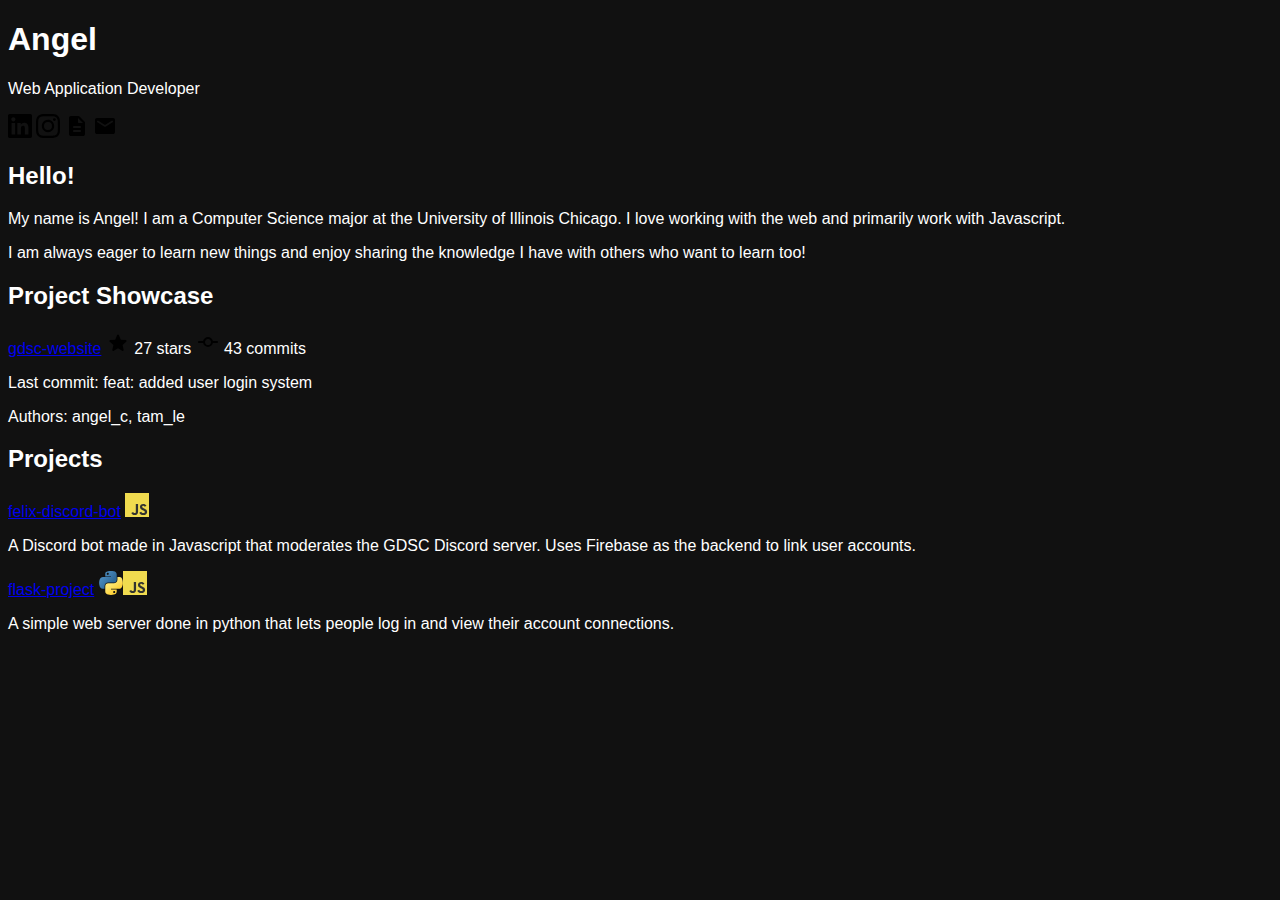
==== index.html @ a7a06c9b "html for the end of event 1" ====
<!DOCTYPE html>
<html lang="en">
  <head>
    <meta charset="UTF-8" />
    <meta name="viewport" content="width=device-width, initial-scale=1.0" />
    <title>Angel's Portfolio</title>
    <style>
      /* we'll work on page styles in the second event in the web dev crash course series */
      body {
        background-color: #111111;
        color: #ffffff;
        font-family: sans-serif;
      }
    </style>
  </head>
  <body>
    <aside>
      <!-- <img alt="Profile Picture" src="./assets/profile-picture-felix.png" /> -->
      <h1>Angel</h1>
      <p>Web Application Developer</p>
      <footer>
        <!-- add any links you'd like! some icons for different things can be found in the "assets" folder -->
        <a href="https://linkedin.com/"><img src="./assets/linkedin-in-logo.svg" alt="LinkedIn Page" /></a>
        <a href="https://instagram.com/"><img src="./assets/instagram-icon.svg" alt="Instagram Profile" /></a>
        <a href="./assets/resume.png"><img src="./assets/material-document-icon.svg" alt="Resume" /></a>
        <a href="mailto:me@example.com"><img src="./assets/material-mail-icon.svg" alt="Email Me!" /></a>
      </footer>
    </aside>

    <main>
      <section id="intro">
        <h2>Hello!</h2>
        <p>My name is Angel! I am a Computer Science major at the University of Illinois Chicago. I love working with the web and primarily work with Javascript.</p>
        <p>I am always eager to learn new things and enjoy sharing the knowledge I have with others who want to learn too!</p>
      </section>

      <section id="project-showcase">
        <h2>Project Showcase</h2>
        <p>
          <a href="https://github.com/gdscuic">gdsc-website</a> <span><img src="./assets/material-star-icon.svg" alt="GitHub Stars" /> 27 stars</span>
          <span><img src="./assets/material-commit-icon.svg" alt="Repo Commits" /> 43 commits</span>
        </p>
        <p>Last commit: feat: added user login system</p>
        <p>Authors: angel_c, tam_le</p>
      </section>

      <section id="projects">
        <h2>Projects</h2>
        <p><a href="./projects/gdsc-website.html">felix-discord-bot</a> <img src="./assets/javascript.svg" alt="Javascript" /></p>
        <p>A Discord bot made in Javascript that moderates the GDSC Discord server. Uses Firebase as the backend to link user accounts.</p>

        <p>
          <a href="./projects/gdsc-website.html">flask-project</a> <img src="./assets/python-icon.svg" alt="Python" /><img
            src="./assets/javascript.svg"
            alt="Javascript"
          />
        </p>
        <p>A simple web server done in python that lets people log in and view their account connections.</p>
      </section>
    </main>
  </body>
</html>
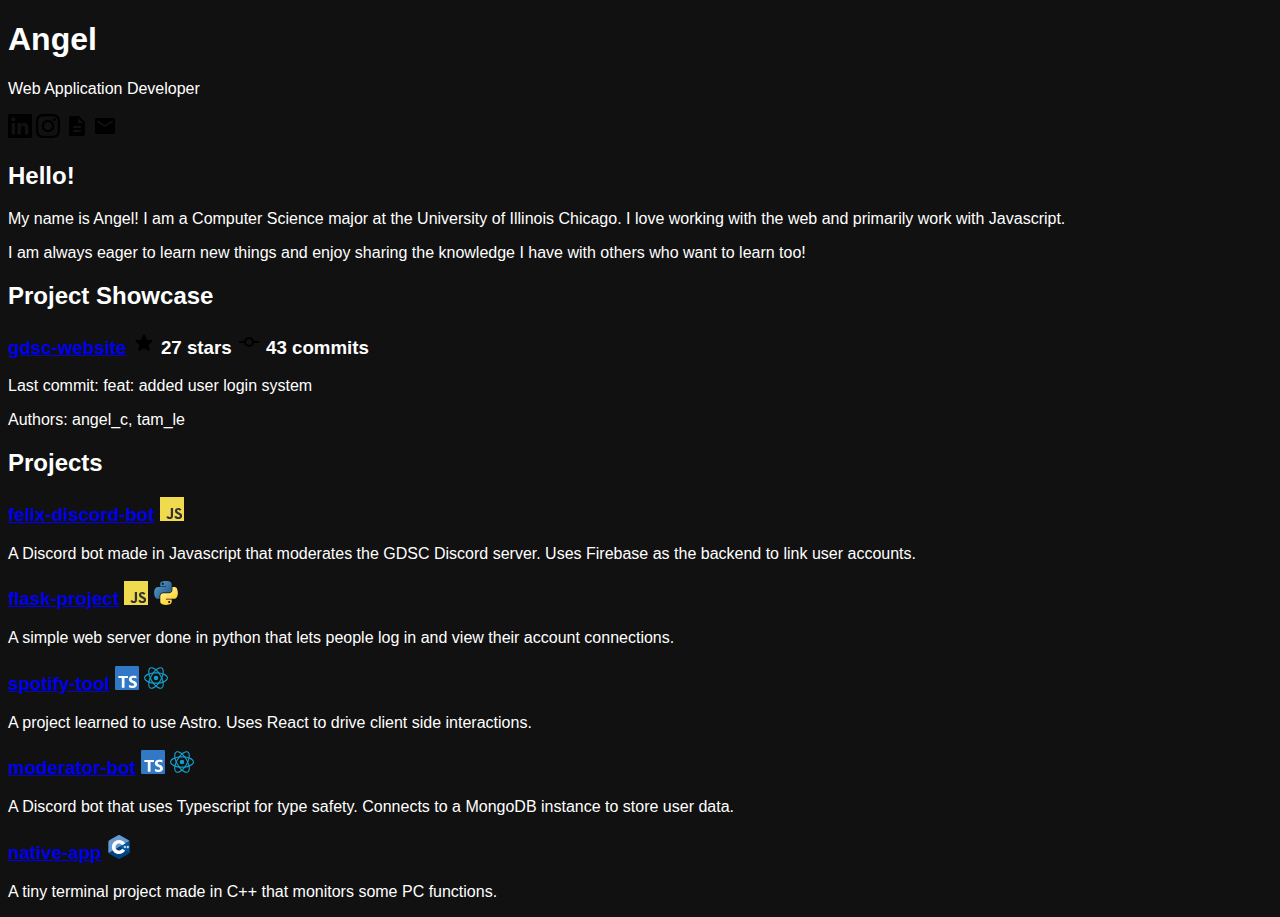
==== commit 01908a94: "a few changes for the css event" ====
--- a/index.html
+++ b/index.html
@@ -36,26 +36,39 @@
 
       <section id="project-showcase">
         <h2>Project Showcase</h2>
-        <p>
+        <h3>
           <a href="https://github.com/gdscuic">gdsc-website</a> <span><img src="./assets/material-star-icon.svg" alt="GitHub Stars" /> 27 stars</span>
           <span><img src="./assets/material-commit-icon.svg" alt="Repo Commits" /> 43 commits</span>
-        </p>
+        </h3>
         <p>Last commit: feat: added user login system</p>
         <p>Authors: angel_c, tam_le</p>
       </section>
 
       <section id="projects">
         <h2>Projects</h2>
-        <p><a href="./projects/gdsc-website.html">felix-discord-bot</a> <img src="./assets/javascript.svg" alt="Javascript" /></p>
+        <h3 class="link-icon-group"><a href="./projects/gdsc-website.html">felix-discord-bot</a> <img src="./assets/javascript.svg" alt="Javascript" /></h3>
         <p>A Discord bot made in Javascript that moderates the GDSC Discord server. Uses Firebase as the backend to link user accounts.</p>
 
-        <p>
-          <a href="./projects/gdsc-website.html">flask-project</a> <img src="./assets/python-icon.svg" alt="Python" /><img
-            src="./assets/javascript.svg"
-            alt="Javascript"
-          />
-        </p>
+        <h3 class="link-icon-group">
+          <a href="./projects/gdsc-website.html">flask-project</a> <img src="./assets/javascript.svg" alt="Javascript" />
+          <img src="./assets/python-icon.svg" alt="Python" />
+        </h3>
         <p>A simple web server done in python that lets people log in and view their account connections.</p>
+
+        <h3 class="link-icon-group">
+          <a href="./projects/gdsc-website.html">spotify-tool</a> <img src="./assets/typescript-logo.svg" alt="Typescript" />
+          <img src="./assets/reactjs.svg" alt="React" />
+        </h3>
+        <p>A project learned to use Astro. Uses React to drive client side interactions.</p>
+
+        <h3 class="link-icon-group">
+          <a href="./projects/gdsc-website.html">moderator-bot</a> <img src="./assets/typescript-logo.svg" alt="Typescript" />
+          <img src="./assets/reactjs.svg" alt="React" />
+        </h3>
+        <p>A Discord bot that uses Typescript for type safety. Connects to a MongoDB instance to store user data.</p>
+
+        <h3 class="link-icon-group"><a href="./projects/gdsc-website.html">native-app</a> <img src="./assets/cpp-logo.svg" alt="C++" /></h3>
+        <p>A tiny terminal project made in C++ that monitors some PC functions.</p>
       </section>
     </main>
   </body>
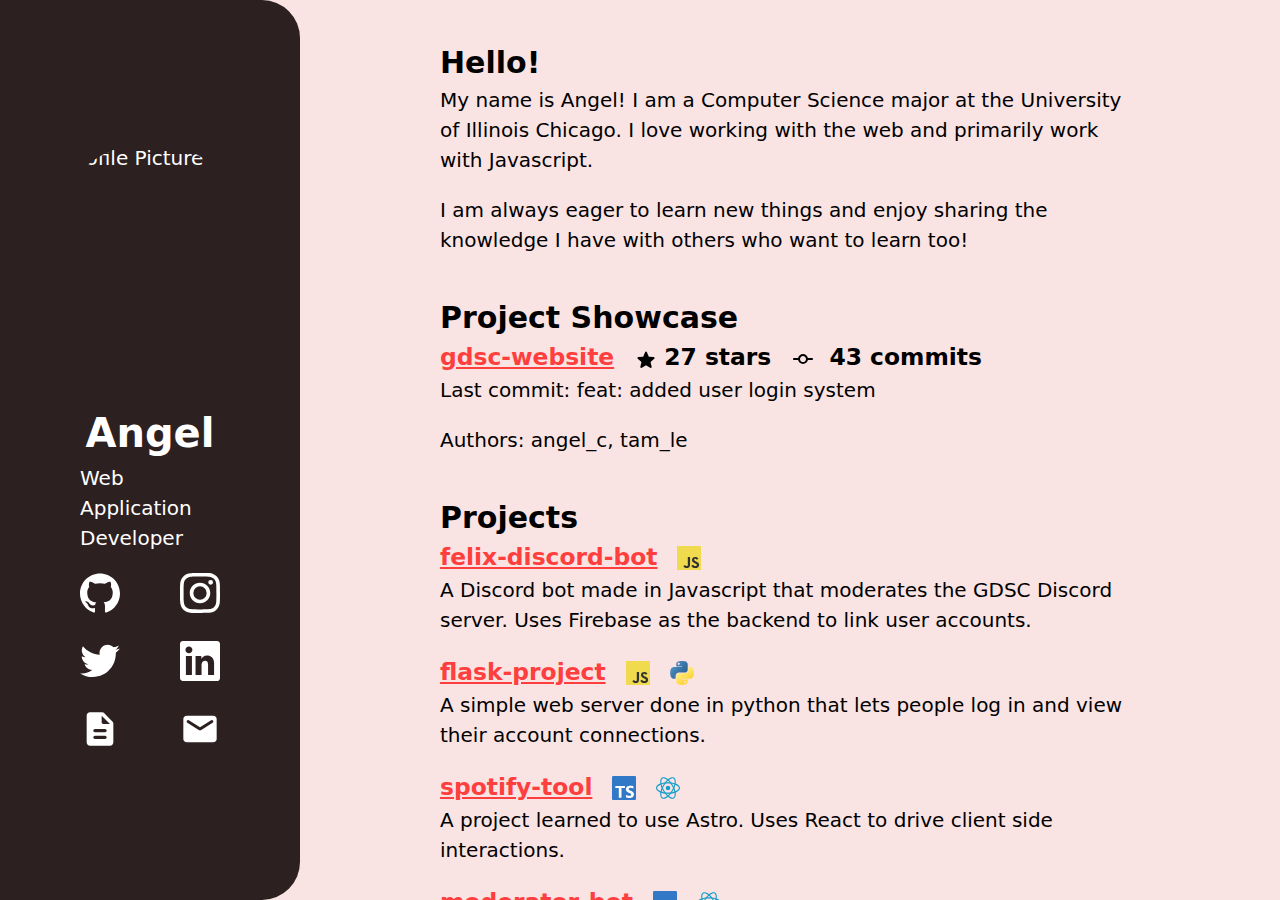
==== commit 3f2a1180: "end of css event" ====
--- a/index.html
+++ b/index.html
@@ -4,24 +4,19 @@
     <meta charset="UTF-8" />
     <meta name="viewport" content="width=device-width, initial-scale=1.0" />
     <title>Angel's Portfolio</title>
-    <style>
-      /* we'll work on page styles in the second event in the web dev crash course series */
-      body {
-        background-color: #111111;
-        color: #ffffff;
-        font-family: sans-serif;
-      }
-    </style>
+    <link rel="stylesheet" href="./styles.css" />
   </head>
   <body>
     <aside>
-      <!-- <img alt="Profile Picture" src="./assets/profile-picture-felix.png" /> -->
+      <img alt="Profile Picture" src="./assets/profile-picture-felix.png" id="profile-picture" />
       <h1>Angel</h1>
       <p>Web Application Developer</p>
       <footer>
         <!-- add any links you'd like! some icons for different things can be found in the "assets" folder -->
+        <a href="https://github.com/"><img src="./assets/github-smallmark.svg" alt="GitHub Profile" /></a>
+        <a href="https://instagram.com/"><img src="./assets/instagram-icon.svg" alt="Instagram Profile" /></a>
+        <a href="https://twitter.com/"><img src="./assets/twitter-logo.svg" alt="Twitter Profile" /></a>
         <a href="https://linkedin.com/"><img src="./assets/linkedin-in-logo.svg" alt="LinkedIn Page" /></a>
-        <a href="https://instagram.com/"><img src="./assets/instagram-icon.svg" alt="Instagram Profile" /></a>
         <a href="./assets/resume.png"><img src="./assets/material-document-icon.svg" alt="Resume" /></a>
         <a href="mailto:me@example.com"><img src="./assets/material-mail-icon.svg" alt="Email Me!" /></a>
       </footer>
@@ -36,9 +31,10 @@
 
       <section id="project-showcase">
         <h2>Project Showcase</h2>
-        <h3>
-          <a href="https://github.com/gdscuic">gdsc-website</a> <span><img src="./assets/material-star-icon.svg" alt="GitHub Stars" /> 27 stars</span>
-          <span><img src="./assets/material-commit-icon.svg" alt="Repo Commits" /> 43 commits</span>
+        <h3 class="link-icon-group">
+          <a href="https://github.com/gdscuic">gdsc-website</a>
+          <span><img src="./assets/material-star-icon.svg" alt="GitHub Stars" /><span>27 stars</span></span>
+          <span><img src="./assets/material-commit-icon.svg" alt="Repo Commits" /> <span>43 commits</span></span>
         </h3>
         <p>Last commit: feat: added user login system</p>
         <p>Authors: angel_c, tam_le</p>
--- a/styles.css
+++ b/styles.css
@@ -0,0 +1,159 @@
+/* edit these styles to your liking! improve upon it and make it your own */
+*,
+*::after,
+*::before {
+  box-sizing: border-box;
+}
+
+:root {
+  --padding-x: 4rem;
+  --padding-y: 2rem;
+}
+
+html {
+  font-size: 20px;
+  line-height: 1.5;
+  scroll-behavior: smooth;
+}
+
+html,
+body {
+  background-color: #fae3e3;
+  padding: 0;
+  margin: 0;
+  font-family: system-ui, -apple-system, BlinkMacSystemFont, "Segoe UI", Roboto, Oxygen, Ubuntu, Cantarell, "Open Sans", "Helvetica Neue", sans-serif;
+
+  height: 100%;
+  width: 100%;
+  overflow: hidden;
+}
+
+/* our body has 2 elements
+make the first element take a 3rd of the screen
+use flex */
+body {
+  display: flex;
+  margin-bottom: 4rem;
+}
+
+/* reset headings */
+h1,
+h2,
+h3,
+h4,
+h5,
+h6 {
+  margin: 0;
+}
+
+p {
+  margin: 0;
+  margin-bottom: 1rem;
+}
+
+a {
+  color: #ff3e3e;
+}
+
+body > * {
+  padding: var(--padding-y) var(--padding-x);
+}
+
+aside {
+  min-width: 300px;
+  max-width: 500px;
+  flex-shrink: 1;
+  flex-basis: 33%;
+
+  display: flex;
+  flex-direction: column;
+  justify-content: center;
+  align-items: center;
+}
+
+main {
+  flex-grow: 1;
+  /* do that max-width thing and center it with margin auto */
+  /* max-width: 50%; */
+  /* margin: 0 auto; */
+
+  padding-left: 7rem;
+  padding-right: 7rem;
+
+  overflow: auto;
+}
+
+aside {
+  background-color: #2d2020;
+  color: #fff;
+  border-top-right-radius: 38px;
+  border-bottom-right-radius: 38px;
+}
+
+footer {
+  width: 100%;
+  display: flex;
+  justify-content: space-between;
+  align-items: center;
+  background-color: #2d2020;
+  color: #fff;
+  gap: 1rem;
+  flex-wrap: wrap;
+}
+
+footer img {
+  width: 2rem;
+  height: 2rem;
+}
+
+#profile-picture {
+  width: 200px;
+  height: 200px;
+  border-radius: 50%;
+  margin-bottom: 3rem;
+}
+
+.link-icon-group {
+  display: flex;
+  gap: 1rem;
+  align-items: center;
+  flex-wrap: wrap;
+}
+
+.link-icon-group span > img {
+  vertical-align: text-bottom;
+  margin-right: 0.3rem;
+}
+
+section {
+  margin-bottom: 2rem;
+}
+
+/* media query for min-width: 1200px */
+@media (max-width: 900px) {
+  :root {
+    --padding-x: 3rem;
+    --padding-y: 2rem;
+  }
+
+  html {
+    font-size: 16px;
+  }
+
+  body {
+    flex-direction: column;
+    overflow: auto;
+  }
+  aside {
+    /* flex-basis: 100%; */
+    max-width: 100%;
+    min-width: 100%;
+    border-radius: 0;
+  }
+
+  main {
+    overflow: initial;
+    padding-left: 2rem;
+    padding-right: 2rem;
+  }
+}
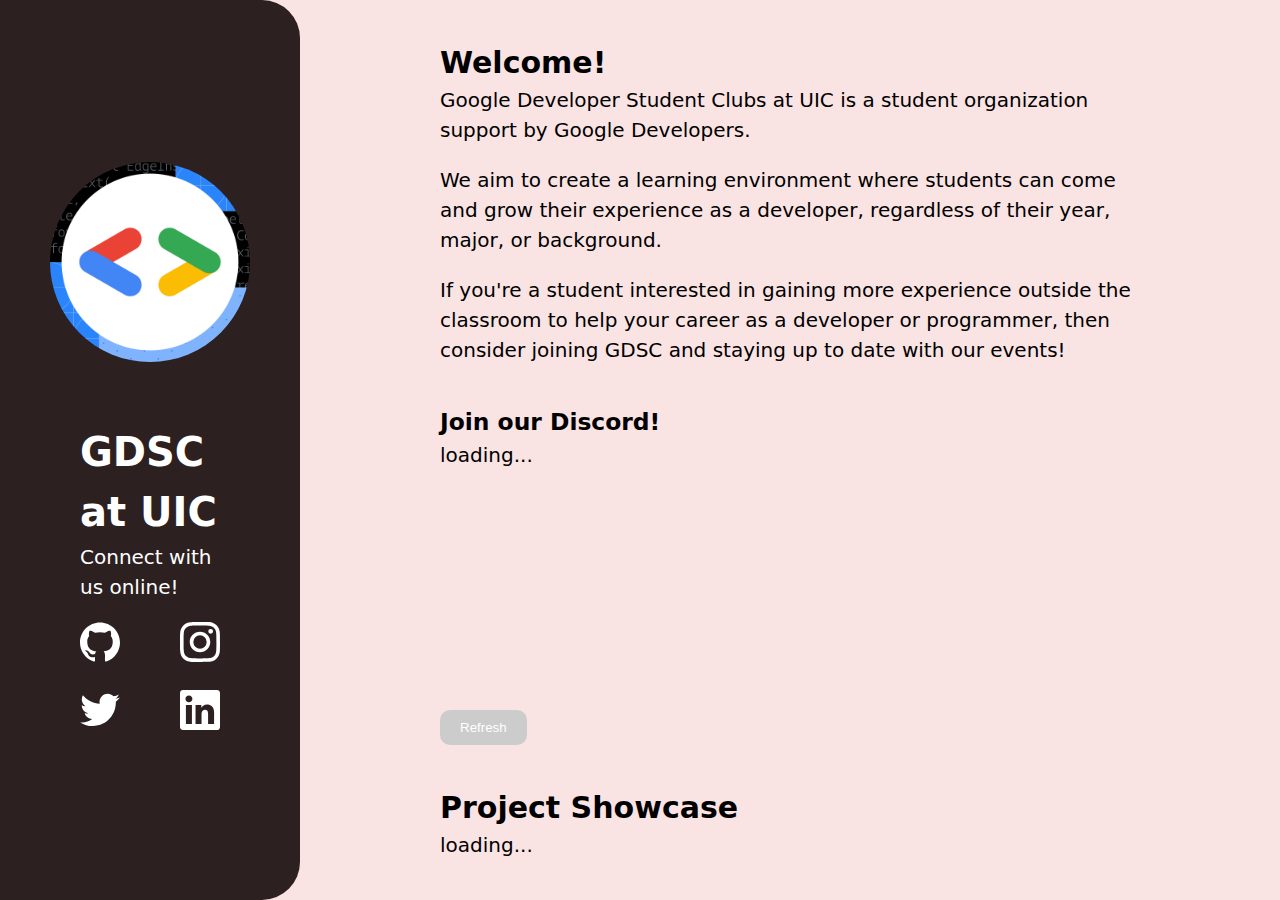
==== commit 6805e797: "preparation for the javascript event" ====
--- a/index.html
+++ b/index.html
@@ -3,41 +3,67 @@
   <head>
     <meta charset="UTF-8" />
     <meta name="viewport" content="width=device-width, initial-scale=1.0" />
-    <title>Angel's Portfolio</title>
+    <title>GDSC at UIC Links</title>
     <link rel="stylesheet" href="./styles.css" />
   </head>
   <body>
     <aside>
-      <img alt="Profile Picture" src="./assets/profile-picture-felix.png" id="profile-picture" />
-      <h1>Angel</h1>
-      <p>Web Application Developer</p>
+      <img alt="Profile Picture" src="./assets/profile-picture.png" id="profile-picture" />
+      <h1>GDSC at UIC</h1>
+      <p>Connect with us online!</p>
       <footer>
         <!-- add any links you'd like! some icons for different things can be found in the "assets" folder -->
         <a href="https://github.com/"><img src="./assets/github-smallmark.svg" alt="GitHub Profile" /></a>
         <a href="https://instagram.com/"><img src="./assets/instagram-icon.svg" alt="Instagram Profile" /></a>
         <a href="https://twitter.com/"><img src="./assets/twitter-logo.svg" alt="Twitter Profile" /></a>
         <a href="https://linkedin.com/"><img src="./assets/linkedin-in-logo.svg" alt="LinkedIn Page" /></a>
-        <a href="./assets/resume.png"><img src="./assets/material-document-icon.svg" alt="Resume" /></a>
-        <a href="mailto:me@example.com"><img src="./assets/material-mail-icon.svg" alt="Email Me!" /></a>
+        <!-- <a href="./assets/resume.png"><img src="./assets/material-document-icon.svg" alt="Resume" /></a>
+        <a href="mailto:me@example.com"><img src="./assets/material-mail-icon.svg" alt="Email Me!" /></a> -->
       </footer>
     </aside>
 
     <main>
       <section id="intro">
-        <h2>Hello!</h2>
-        <p>My name is Angel! I am a Computer Science major at the University of Illinois Chicago. I love working with the web and primarily work with Javascript.</p>
-        <p>I am always eager to learn new things and enjoy sharing the knowledge I have with others who want to learn too!</p>
+        <h2>Welcome!</h2>
+        <p>Google Developer Student Clubs at UIC is a student organization support by Google Developers.</p>
+        <p>We aim to create a learning environment where students can come and grow their experience as a developer, regardless of their year, major, or background.</p>
+        <p>
+          If you're a student interested in gaining more experience outside the classroom to help your career as a developer or programmer, then consider joining GDSC and
+          staying up to date with our events!
+        </p>
+      </section>
+
+      <section id="discord-showcase">
+        <h3>Join our Discord!</h3>
+        <div id="discord-showcase-loading-ui">loading...</div>
+        <div id="discord-showcase-ui" style="opacity: 0" aria-hidden="true">
+          <div id="dicord-event-alert" style="display: block">
+            <p>Looks like there might an event going on right now! There are people currently in the <span id="voice-channel-list">...</span> channel(s).</p>
+          </div>
+          <p>
+            There are currently <span id="online-users">...</span> members online. Join our Discord server here:
+            <a href="https://discord.gg/yf2jwswDSe" target="_blank">https://discord.gg/yf2jwswDSe</a>
+          </p>
+          <div id="member-list"></div>
+        </div>
+        <button id="discord-refresh-button" disabled>Refresh</button>
       </section>
 
       <section id="project-showcase">
         <h2>Project Showcase</h2>
-        <h3 class="link-icon-group">
-          <a href="https://github.com/gdscuic">gdsc-website</a>
-          <span><img src="./assets/material-star-icon.svg" alt="GitHub Stars" /><span>27 stars</span></span>
-          <span><img src="./assets/material-commit-icon.svg" alt="Repo Commits" /> <span>43 commits</span></span>
-        </h3>
-        <p>Last commit: feat: added user login system</p>
-        <p>Authors: angel_c, tam_le</p>
+        <div id="project-showcase-loading-ui">
+          <p>loading...</p>
+        </div>
+        <div id="project-showcase-ui" style="opacity: 0" aria-hidden="true">
+          <h3 class="link-icon-group">
+            <a href="https://github.com/gdscuic/web-dev-crash-course" target="_blank">web-dev-crash-course</a>
+            <span><img src="./assets/material-star-icon.svg" alt="GitHub Stars" /><span id="repo-stars">loading...</span></span>
+            <span><img src="./assets/material-commit-icon.svg" alt="Repo Commits" /> <span id="repo-forks">loading...</span></span>
+          </h3>
+          <p>Last commit: <span id="last-commit-message">loading...</span></p>
+          <p>Author: <span id="commit-authors">loading...</span></p>
+        </div>
+        <button id="github-refresh-button" disabled>Refresh</button>
       </section>
 
       <section id="projects">
@@ -67,5 +93,6 @@
         <p>A tiny terminal project made in C++ that monitors some PC functions.</p>
       </section>
     </main>
+    <script src="./script.js"></script>
   </body>
 </html>
--- a/styles.css
+++ b/styles.css
@@ -157,3 +157,43 @@
     padding-right: 2rem;
   }
 }
+
+#dicord-event-alert {
+  background-color: #ff3e3e;
+  color: #fff;
+  padding: 1rem;
+  margin-top: 1rem;
+  margin-bottom: 1rem;
+}
+
+#dicord-event-alert p {
+  margin: 0;
+}
+
+#member-list {
+  display: flex;
+  gap: 0.3rem;
+  flex-wrap: wrap;
+}
+
+#member-list img {
+  width: 2rem;
+  height: 2rem;
+  border-radius: 50%;
+}
+
+button {
+  margin-top: 1rem;
+  background-color: #ff3e3e;
+  color: #fff;
+  border: none;
+  padding: 0.5rem 1rem;
+  border-radius: 0.5rem;
+  cursor: pointer;
+}
+
+button:disabled {
+  background-color: #ccc;
+  color: #fff;
+  cursor: not-allowed;
+}
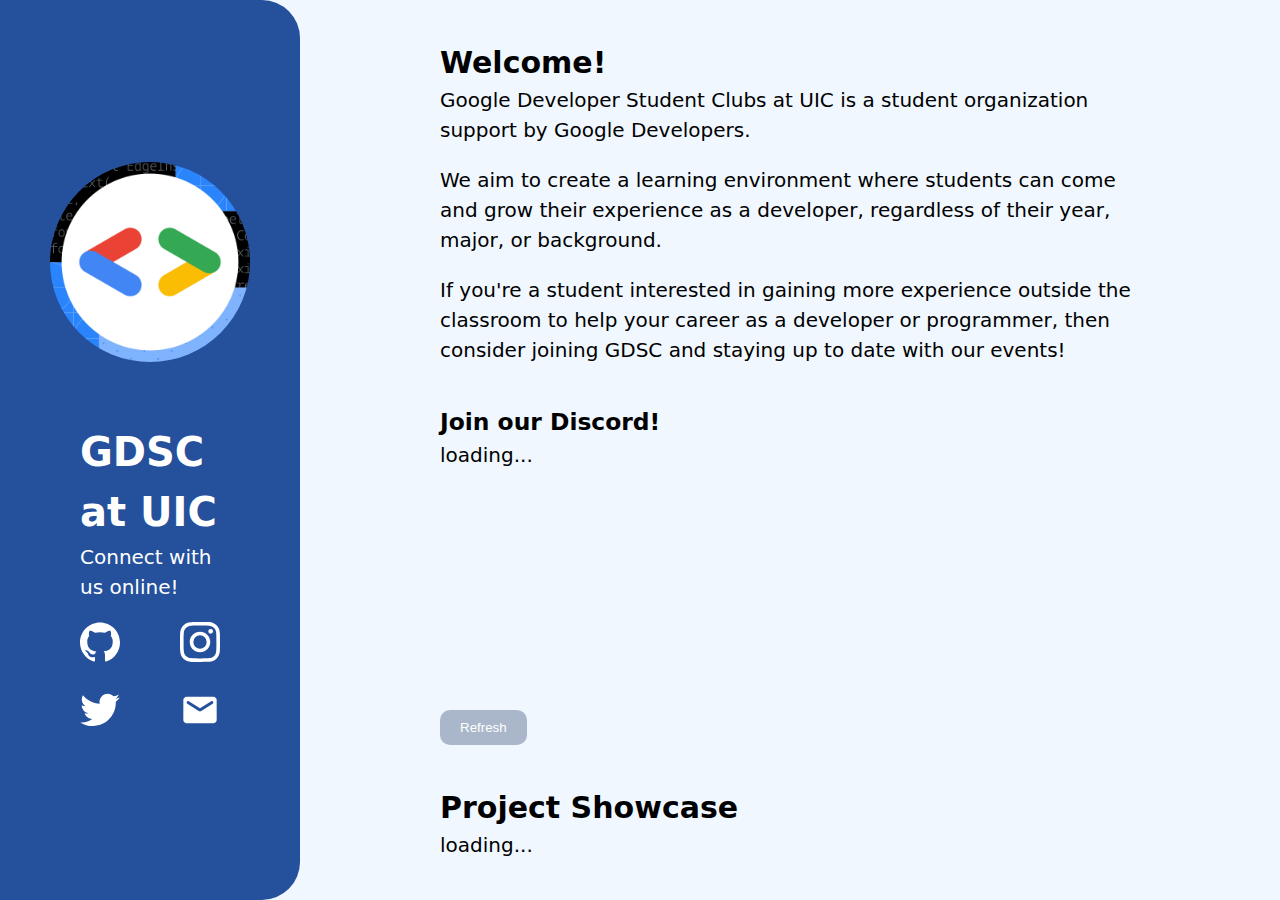
==== commit 8cdfa018: "ui changes" ====
--- a/index.html
+++ b/index.html
@@ -13,12 +13,11 @@
       <p>Connect with us online!</p>
       <footer>
         <!-- add any links you'd like! some icons for different things can be found in the "assets" folder -->
-        <a href="https://github.com/"><img src="./assets/github-smallmark.svg" alt="GitHub Profile" /></a>
-        <a href="https://instagram.com/"><img src="./assets/instagram-icon.svg" alt="Instagram Profile" /></a>
-        <a href="https://twitter.com/"><img src="./assets/twitter-logo.svg" alt="Twitter Profile" /></a>
-        <a href="https://linkedin.com/"><img src="./assets/linkedin-in-logo.svg" alt="LinkedIn Page" /></a>
-        <!-- <a href="./assets/resume.png"><img src="./assets/material-document-icon.svg" alt="Resume" /></a>
-        <a href="mailto:me@example.com"><img src="./assets/material-mail-icon.svg" alt="Email Me!" /></a> -->
+        <a href="https://github.com/gdscuic"><img src="./assets/github-smallmark.svg" alt="GitHub Profile" /></a>
+        <a href="https://instagram.com/gdscuic"><img src="./assets/instagram-icon.svg" alt="Instagram Profile" /></a>
+        <a href="https://twitter.com/gdscuic"><img src="./assets/twitter-logo.svg" alt="Twitter Profile" /></a>
+        <!-- <a href="./assets/resume.png"><img src="./assets/material-document-icon.svg" alt="Resume" /></a>-->
+        <a href="https://bit.ly/gdscuic"><img src="./assets/material-mail-icon.svg" alt="Email Me!" /></a>
       </footer>
     </aside>
 
--- a/styles.css
+++ b/styles.css
@@ -18,7 +18,7 @@
 
 html,
 body {
-  background-color: #fae3e3;
+  background-color: #f0f7ff;
   padding: 0;
   margin: 0;
   font-family: system-ui, -apple-system, BlinkMacSystemFont, "Segoe UI", Roboto, Oxygen, Ubuntu, Cantarell, "Open Sans", "Helvetica Neue", sans-serif;
@@ -52,7 +52,7 @@
 }
 
 a {
-  color: #ff3e3e;
+  color: #4285f4;
 }
 
 body > * {
@@ -84,7 +84,7 @@
 }
 
 aside {
-  background-color: #2d2020;
+  background-color: #24509c;
   color: #fff;
   border-top-right-radius: 38px;
   border-bottom-right-radius: 38px;
@@ -95,7 +95,7 @@
   display: flex;
   justify-content: space-between;
   align-items: center;
-  background-color: #2d2020;
+  /* background-color: #2d2020; */
   color: #fff;
   gap: 1rem;
   flex-wrap: wrap;
@@ -159,7 +159,7 @@
 }
 
 #dicord-event-alert {
-  background-color: #ff3e3e;
+  background-color: #4285f4;
   color: #fff;
   padding: 1rem;
   margin-top: 1rem;
@@ -184,7 +184,7 @@
 
 button {
   margin-top: 1rem;
-  background-color: #ff3e3e;
+  background-color: #4285f4;
   color: #fff;
   border: none;
   padding: 0.5rem 1rem;
@@ -193,7 +193,7 @@
 }
 
 button:disabled {
-  background-color: #ccc;
+  background-color: #aab7ca;
   color: #fff;
   cursor: not-allowed;
 }
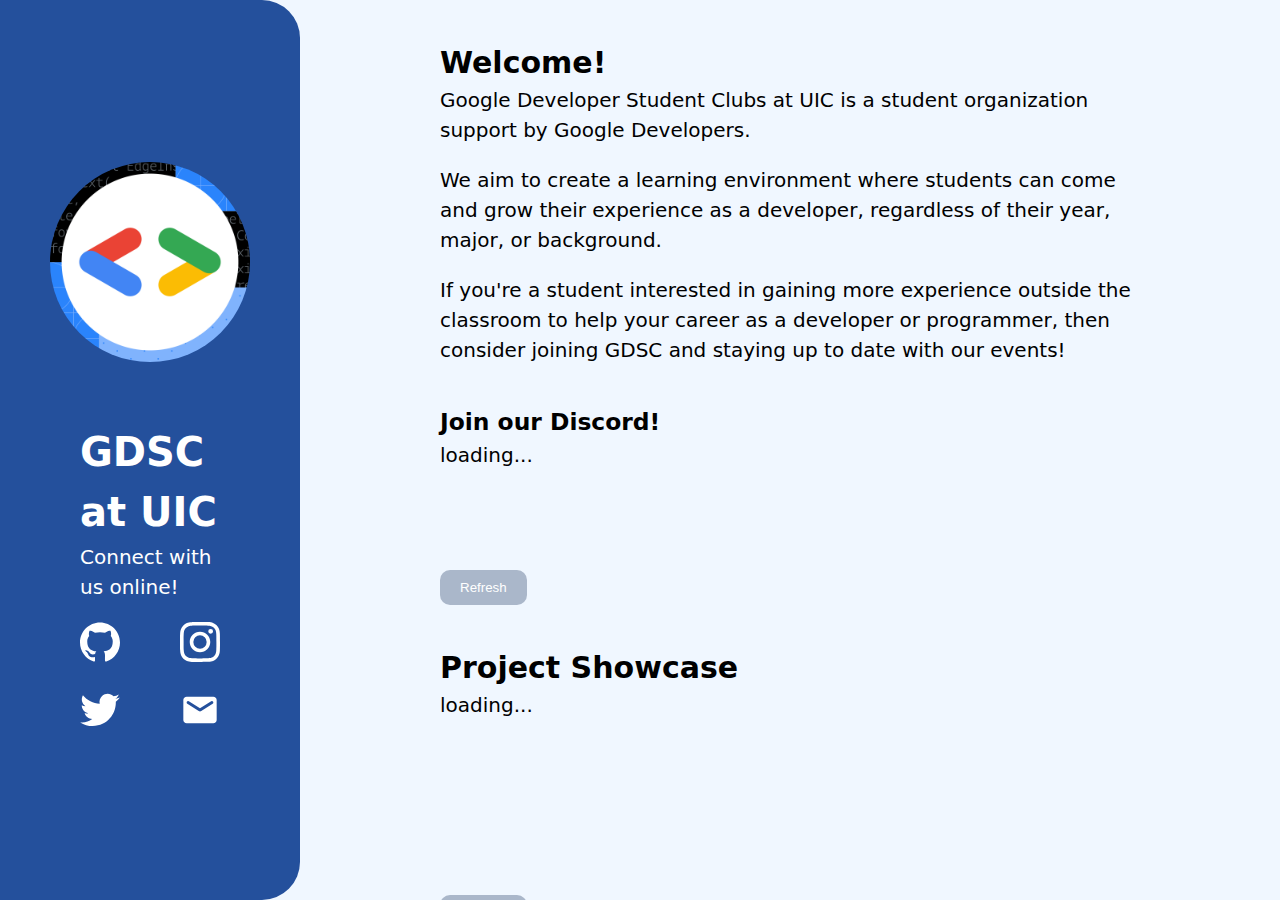
==== commit d200716b: "remove discord events banner" ====
--- a/index.html
+++ b/index.html
@@ -36,9 +36,6 @@
         <h3>Join our Discord!</h3>
         <div id="discord-showcase-loading-ui">loading...</div>
         <div id="discord-showcase-ui" style="opacity: 0" aria-hidden="true">
-          <div id="dicord-event-alert" style="display: block">
-            <p>Looks like there might an event going on right now! There are people currently in the <span id="voice-channel-list">...</span> channel(s).</p>
-          </div>
           <p>
             There are currently <span id="online-users">...</span> members online. Join our Discord server here:
             <a href="https://discord.gg/yf2jwswDSe" target="_blank">https://discord.gg/yf2jwswDSe</a>
